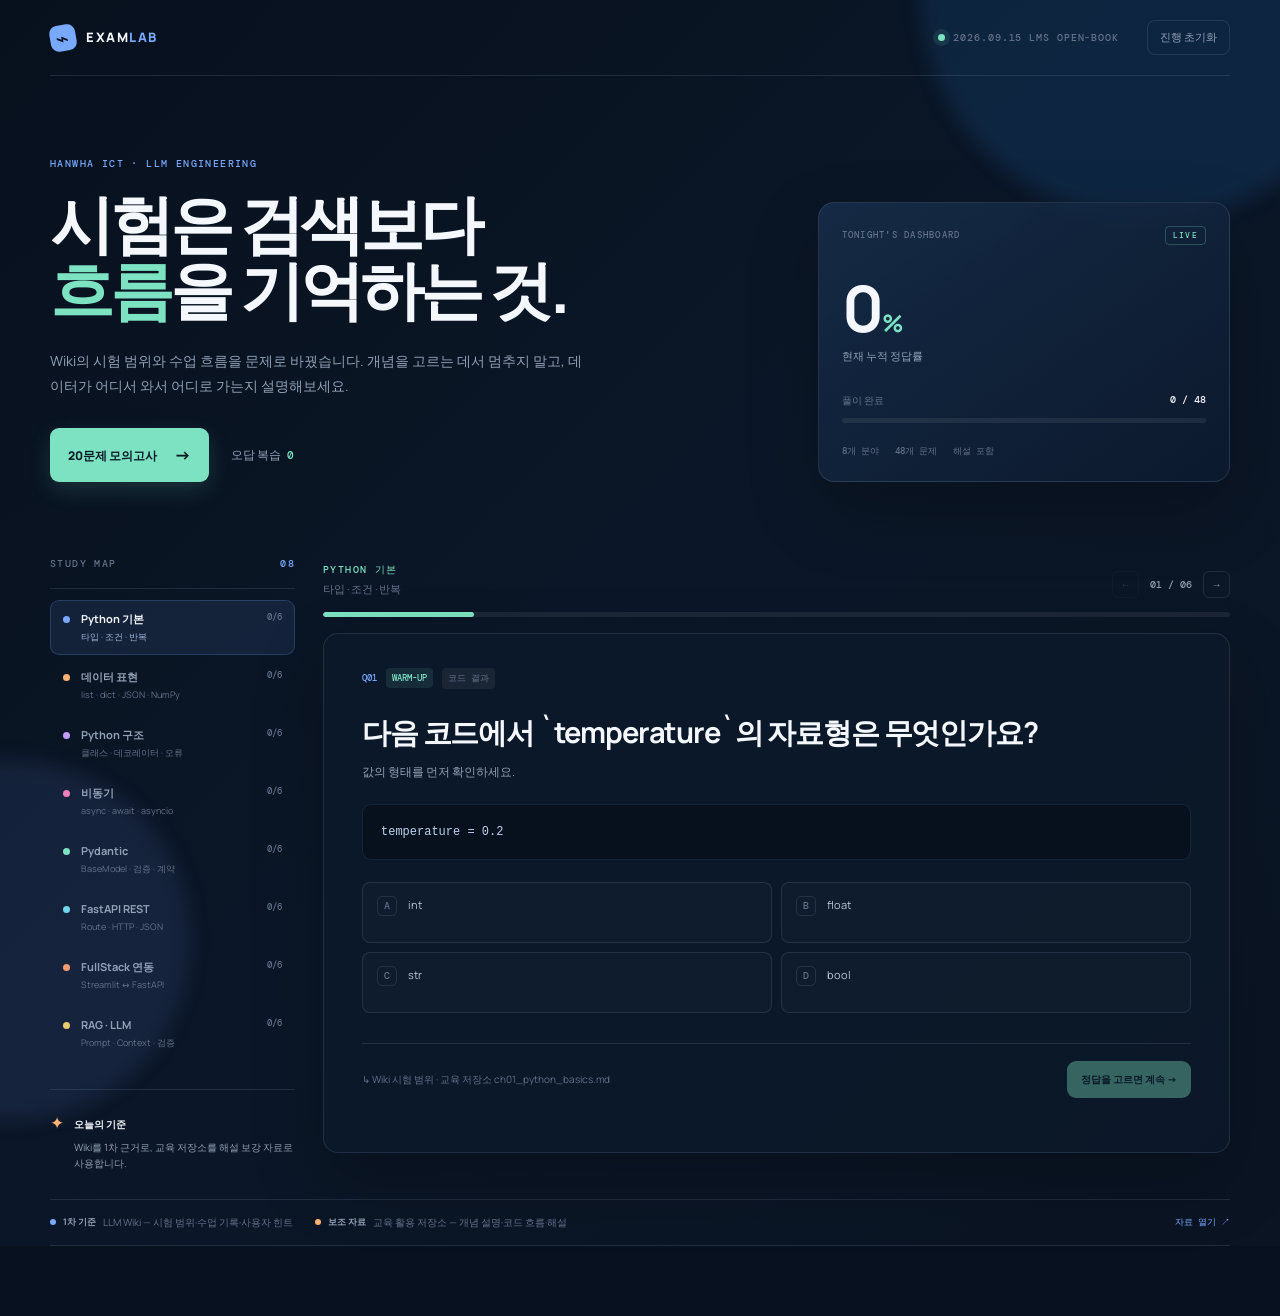
==== index.html @ fb30a533 "feat: add Hanwha exam practice site" ====
<!doctype html>
<html lang="ko">
  <head>
    <meta charset="UTF-8" />
    <meta name="viewport" content="width=device-width, initial-scale=1.0" />
    <meta name="theme-color" content="#08111f" />
    <title>Exam Lab — LLM Engineering 기출 연습</title>
    <link rel="preconnect" href="https://fonts.googleapis.com" />
    <link rel="preconnect" href="https://fonts.gstatic.com" crossorigin />
    <link href="https://fonts.googleapis.com/css2?family=DM+Mono:wght@400;500&family=Manrope:wght@400;500;600;700;800&display=swap" rel="stylesheet" />
    <link rel="stylesheet" href="styles.css" />
  </head>
  <body>
    <div class="ambient ambient-one"></div>
    <div class="ambient ambient-two"></div>

    <header class="topbar shell">
      <a class="brand" href="#" aria-label="Exam Lab 홈">
        <span class="brand-mark">⌁</span>
        <span>EXAM<span>LAB</span></span>
      </a>
      <div class="topbar-meta">
        <span class="status-dot"></span>
        <span>2026.09.15 LMS OPEN-BOOK</span>
      </div>
      <button class="ghost-button" id="reset-progress">진행 초기화</button>
    </header>

    <main class="shell">
      <section class="hero">
        <div class="hero-copy">
          <p class="eyebrow">HANWHA ICT · LLM ENGINEERING</p>
          <h1>시험은 검색보다<br /><em>흐름</em>을 기억하는 것.</h1>
          <p class="hero-description">Wiki의 시험 범위와 수업 흐름을 문제로 바꿨습니다. 개념을 고르는 데서 멈추지 말고, 데이터가 어디서 와서 어디로 가는지 설명해보세요.</p>
          <div class="hero-actions">
            <button class="primary-button" id="start-mock">20문제 모의고사 <span>→</span></button>
            <button class="text-button" id="start-wrong">오답 복습 <span id="wrong-count">0</span></button>
          </div>
        </div>
        <div class="hero-card">
          <div class="hero-card-top"><span>TONIGHT'S DASHBOARD</span><span class="live-pill">LIVE</span></div>
          <div class="hero-number" id="hero-accuracy">0<span>%</span></div>
          <p>현재 누적 정답률</p>
          <div class="hero-card-line"><span>풀이 완료</span><strong id="hero-completed">0 / 48</strong></div>
          <div class="meter"><span id="hero-meter"></span></div>
          <div class="hero-card-footer"><span>8개 분야</span><span>48개 문제</span><span>해설 포함</span></div>
        </div>
      </section>

      <section class="workspace">
        <aside class="sidebar">
          <div class="section-label">STUDY MAP <span>08</span></div>
          <nav id="category-nav" aria-label="시험 분야"></nav>
          <div class="sidebar-note">
            <span class="note-icon">✦</span>
            <div><strong>오늘의 기준</strong><p>Wiki를 1차 근거로, 교육 저장소를 해설 보강 자료로 사용합니다.</p></div>
          </div>
        </aside>

        <section class="quiz-area" id="quiz-area">
          <div class="quiz-toolbar">
            <div><span class="toolbar-kicker" id="mode-label">PYTHON BASICS</span><span class="toolbar-sub" id="mode-sub">기본 문법 · 흐름 추적</span></div>
            <div class="toolbar-actions"><button class="icon-button" id="prev-question" aria-label="이전 문제">←</button><span id="question-counter">01 / 06</span><button class="icon-button" id="next-question-top" aria-label="다음 문제">→</button></div>
          </div>
          <div class="quiz-progress"><span id="quiz-progress-bar"></span></div>

          <article class="question-card" id="question-card">
            <div class="question-meta"><span class="question-number" id="question-number">Q01</span><span class="difficulty" id="difficulty">WARM-UP</span><span class="question-type" id="question-type">개념 확인</span></div>
            <h2 id="question-title"></h2>
            <p class="question-hint" id="question-hint"></p>
            <pre class="code-block" id="question-code" hidden><code></code></pre>
            <div class="choices" id="choices"></div>
            <div class="feedback" id="feedback" hidden></div>
            <div class="question-footer"><span class="source-label" id="source-label"></span><button class="next-button" id="next-question">정답을 고르면 계속 <span>→</span></button></div>
          </article>
        </section>
      </section>

      <section class="source-strip">
        <div><span class="source-dot wiki-dot"></span><strong>1차 기준</strong><span>LLM Wiki — 시험 범위·수업 기록·사용자 힌트</span></div>
        <div><span class="source-dot repo-dot"></span><strong>보조 자료</strong><span>교육 활용 저장소 — 개념 설명·코드 흐름·해설</span></div>
        <a href="https://github.com/skc4365/site/tree/main/content/book0" target="_blank" rel="noreferrer">자료 열기 ↗</a>
      </section>
    </main>

    <div class="toast" id="toast" role="status"></div>
    <script src="app.js"></script>
  </body>
</html>
---- styles.css ----
:root {
  --ink: #f4f7fb;
  --muted: #91a0b5;
  --dim: #637189;
  --line: rgba(151, 169, 198, .16);
  --panel: rgba(13, 25, 43, .76);
  --panel-strong: #102038;
  --navy: #08111f;
  --blue: #78a9ff;
  --mint: #7ce2c1;
  --orange: #ffb272;
  --red: #ff8e91;
  --shadow: 0 28px 70px rgba(0, 0, 0, .23);
}

* { box-sizing: border-box; }
html { min-width: 320px; background: var(--navy); }
body { margin: 0; color: var(--ink); background: linear-gradient(135deg, #07101d 0%, #0b1728 50%, #0a1423 100%); font-family: "Manrope", system-ui, sans-serif; line-height: 1.5; min-height: 100vh; }
button, a { font: inherit; }
button { color: inherit; }
button:focus-visible, a:focus-visible { outline: 2px solid var(--mint); outline-offset: 4px; }
.ambient { position: fixed; pointer-events: none; border-radius: 50%; filter: blur(10px); opacity: .22; z-index: 0; }
.ambient-one { width: 460px; height: 460px; background: #1f5e9d; top: -240px; right: -100px; }
.ambient-two { width: 360px; height: 360px; background: #40558d; bottom: -220px; left: -170px; }
.shell { width: min(1180px, calc(100% - 64px)); margin: 0 auto; position: relative; z-index: 1; }
.topbar { min-height: 76px; display: flex; align-items: center; border-bottom: 1px solid var(--line); }
.brand { display: inline-flex; align-items: center; gap: 10px; color: var(--ink); text-decoration: none; letter-spacing: .12em; font-weight: 800; font-size: 13px; }
.brand span span { color: var(--blue); }
.brand-mark { display: grid; place-items: center; width: 26px; height: 26px; background: var(--blue); color: #08111f; border-radius: 8px; font-size: 22px; font-weight: 500; line-height: 1; transform: rotate(-10deg); }
.topbar-meta { margin-left: auto; display: flex; align-items: center; gap: 8px; color: var(--dim); font: 500 10px/1 "DM Mono", monospace; letter-spacing: .09em; }
.status-dot { width: 7px; height: 7px; border-radius: 50%; background: var(--mint); box-shadow: 0 0 0 5px rgba(124, 226, 193, .1); }
.ghost-button { margin-left: 28px; border: 1px solid var(--line); background: transparent; color: var(--muted); padding: 8px 12px; border-radius: 8px; font-size: 11px; cursor: pointer; transition: .2s ease; }
.ghost-button:hover { color: var(--ink); border-color: rgba(151, 169, 198, .38); }
.hero { display: grid; grid-template-columns: 1.25fr .75fr; gap: 80px; align-items: end; padding: 82px 0 72px; }
.eyebrow, .section-label, .toolbar-kicker, .hero-card-top { color: var(--blue); font: 500 10px/1.2 "DM Mono", monospace; letter-spacing: .14em; }
.eyebrow { margin: 0 0 20px; }
h1 { max-width: 650px; margin: 0; font-size: clamp(40px, 5vw, 69px); line-height: 1.03; letter-spacing: -.06em; font-weight: 800; }
h1 em { color: var(--mint); font-style: normal; }
.hero-description { color: var(--muted); max-width: 540px; margin: 26px 0 30px; font-size: 14px; line-height: 1.8; }
.hero-actions { display: flex; align-items: center; gap: 22px; }
.primary-button, .next-button { border: 0; background: var(--mint); color: #0a1b26; font-weight: 800; border-radius: 9px; cursor: pointer; transition: transform .18s ease, box-shadow .18s ease; }
.primary-button { padding: 14px 18px; font-size: 12px; box-shadow: 0 8px 22px rgba(124, 226, 193, .15); }
.primary-button span, .next-button span { margin-left: 15px; font-size: 17px; vertical-align: -1px; }
.primary-button:hover, .next-button:hover { transform: translateY(-2px); box-shadow: 0 12px 28px rgba(124, 226, 193, .2); }
.text-button { border: 0; background: none; color: var(--muted); cursor: pointer; font-size: 12px; padding: 8px 0; }
.text-button:hover { color: var(--ink); }
.text-button span { color: var(--mint); font: 500 11px "DM Mono", monospace; margin-left: 4px; }
.hero-card { background: linear-gradient(145deg, rgba(24, 47, 76, .8), rgba(12, 26, 46, .9)); border: 1px solid var(--line); padding: 23px; border-radius: 16px; box-shadow: var(--shadow); }
.hero-card-top { display: flex; justify-content: space-between; align-items: center; color: var(--dim); font-size: 9px; }
.live-pill { color: var(--mint); border: 1px solid rgba(124, 226, 193, .25); padding: 4px 7px; border-radius: 4px; font-size: 8px; }
.hero-number { margin-top: 31px; font-size: 64px; line-height: 1; letter-spacing: -.08em; font-weight: 700; }
.hero-number span { color: var(--mint); font-size: 24px; margin-left: 4px; letter-spacing: -.02em; }
.hero-card p { margin: 8px 0 28px; color: var(--muted); font-size: 11px; }
.hero-card-line { display: flex; justify-content: space-between; color: var(--dim); font-size: 10px; }
.hero-card-line strong { color: var(--ink); font: 500 10px "DM Mono", monospace; }
.meter, .quiz-progress { height: 5px; overflow: hidden; background: rgba(255,255,255,.07); border-radius: 10px; }
.meter { margin: 10px 0 22px; }
.meter span, .quiz-progress span { display: block; width: 0; height: 100%; background: var(--mint); border-radius: inherit; transition: width .35s ease; }
.hero-card-footer { display: flex; gap: 16px; color: var(--dim); font: 500 9px "DM Mono", monospace; }
.workspace { display: grid; grid-template-columns: 245px 1fr; gap: 28px; align-items: start; }
.sidebar { padding: 4px 0 0; }
.section-label { color: var(--dim); padding-bottom: 18px; border-bottom: 1px solid var(--line); }
.section-label span { float: right; color: var(--blue); }
#category-nav { padding: 11px 0 28px; display: grid; gap: 3px; }
.category-item { text-align: left; width: 100%; border: 1px solid transparent; background: transparent; color: var(--muted); display: grid; grid-template-columns: 8px 1fr auto; grid-template-rows: auto auto; column-gap: 10px; padding: 10px 12px; border-radius: 9px; cursor: pointer; transition: .2s ease; }
.category-item:hover { background: rgba(255,255,255,.035); color: var(--ink); }
.category-item.active { border-color: rgba(120,169,255,.21); background: rgba(120,169,255,.1); color: var(--ink); }
.category-color { grid-row: 1 / 3; width: 7px; height: 7px; margin-top: 5px; border-radius: 50%; background: var(--blue); }
.category-title { font-size: 11px; font-weight: 700; }
.category-count { color: var(--dim); font: 500 9px "DM Mono", monospace; }
.category-desc { color: var(--dim); font-size: 9px; margin-top: 3px; }
.category-item.active .category-desc { color: #9db5d7; }
.sidebar-note { border-top: 1px solid var(--line); padding-top: 20px; display: flex; gap: 10px; color: var(--muted); }
.note-icon { color: var(--orange); font-size: 17px; }
.sidebar-note strong { color: var(--ink); font-size: 10px; }
.sidebar-note p { margin: 5px 0 0; font-size: 10px; line-height: 1.6; }
.quiz-area { min-width: 0; }
.quiz-toolbar { display: flex; justify-content: space-between; align-items: end; min-height: 44px; margin-bottom: 14px; }
.toolbar-kicker { display: block; color: var(--mint); font-size: 10px; }
.toolbar-sub { display: block; color: var(--dim); font-size: 11px; margin-top: 5px; }
.toolbar-actions { display: flex; align-items: center; gap: 11px; color: var(--muted); font: 500 10px "DM Mono", monospace; }
.icon-button { width: 27px; height: 27px; border: 1px solid var(--line); border-radius: 6px; background: transparent; color: var(--muted); cursor: pointer; }
.icon-button:hover:not(:disabled) { border-color: var(--blue); color: var(--ink); }
.icon-button:disabled { opacity: .28; cursor: default; }
.question-card { margin-top: 16px; min-height: 520px; padding: 34px 38px 23px; background: var(--panel); border: 1px solid var(--line); border-radius: 15px; box-shadow: var(--shadow); }
.question-meta { display: flex; align-items: center; gap: 9px; font: 500 9px "DM Mono", monospace; }
.question-number { color: var(--blue); }
.difficulty, .question-type { border-radius: 4px; padding: 4px 6px; }
.difficulty { background: rgba(124,226,193,.1); color: var(--mint); }
.question-type { background: rgba(255,255,255,.06); color: var(--dim); }
.question-card h2 { max-width: 800px; margin: 24px 0 11px; font-size: clamp(21px, 2.3vw, 29px); line-height: 1.35; letter-spacing: -.04em; }
.question-hint { color: var(--muted); font-size: 12px; margin: 0 0 21px; min-height: 20px; }
.code-block { margin: 0 0 22px; padding: 16px 18px; overflow-x: auto; background: #07101d; border: 1px solid rgba(120,169,255,.13); border-radius: 9px; color: #bdd2ee; font: 12px/1.75 "DM Mono", monospace; white-space: pre-wrap; }
.choices { display: grid; grid-template-columns: 1fr 1fr; gap: 9px; }
.choice { text-align: left; display: flex; align-items: flex-start; gap: 11px; min-height: 61px; border: 1px solid var(--line); background: rgba(255,255,255,.018); color: #b9c6d7; padding: 13px 14px; border-radius: 8px; cursor: pointer; font-size: 11px; line-height: 1.55; transition: .16s ease; }
.choice:hover:not(:disabled) { color: var(--ink); border-color: rgba(120,169,255,.5); background: rgba(120,169,255,.08); transform: translateY(-1px); }
.choice-letter { flex: 0 0 auto; display: grid; place-items: center; width: 20px; height: 20px; border: 1px solid var(--line); border-radius: 5px; color: var(--dim); font: 500 10px "DM Mono", monospace; }
.choice.correct { border-color: rgba(124,226,193,.58); background: rgba(124,226,193,.1); color: var(--ink); }
.choice.correct .choice-letter { color: var(--mint); border-color: var(--mint); }
.choice.incorrect { border-color: rgba(255,142,145,.5); background: rgba(255,142,145,.08); color: #ffb9ba; }
.choice.incorrect .choice-letter { color: var(--red); border-color: var(--red); }
.choice:disabled { cursor: default; }
.feedback { margin-top: 16px; padding: 14px 16px; border-left: 2px solid var(--mint); background: rgba(124,226,193,.06); color: var(--muted); font-size: 11px; line-height: 1.7; }
.feedback strong { color: var(--mint); display: block; margin-bottom: 4px; }
.feedback.incorrect { border-color: var(--red); background: rgba(255,142,145,.05); }
.feedback.incorrect strong { color: var(--red); }
.question-footer { display: flex; justify-content: space-between; align-items: center; gap: 16px; margin-top: 30px; padding-top: 17px; border-top: 1px solid var(--line); }
.source-label { color: var(--dim); font-size: 10px; }
.next-button { padding: 11px 14px; font-size: 10px; opacity: .38; pointer-events: none; }
.next-button.ready { opacity: 1; pointer-events: auto; }
.source-strip { margin: 28px 0 70px; padding: 15px 0; border-top: 1px solid var(--line); border-bottom: 1px solid var(--line); display: flex; align-items: center; gap: 22px; color: var(--dim); font-size: 10px; }
.source-strip > div { display: flex; align-items: center; gap: 7px; }
.source-strip strong { color: var(--muted); font-size: 9px; }
.source-dot { width: 6px; height: 6px; border-radius: 50%; }
.wiki-dot { background: var(--blue); }.repo-dot { background: var(--orange); }
.source-strip a { margin-left: auto; color: var(--blue); text-decoration: none; font: 500 9px "DM Mono", monospace; }
.toast { position: fixed; z-index: 5; left: 50%; bottom: 24px; transform: translate(-50%, 15px); opacity: 0; pointer-events: none; background: #152941; border: 1px solid rgba(120,169,255,.3); color: var(--ink); padding: 10px 15px; border-radius: 8px; font-size: 11px; transition: .2s ease; }
.toast.show { opacity: 1; transform: translate(-50%, 0); }
.result-card { min-height: 520px; display: grid; place-items: center; text-align: center; padding: 40px; }
.result-card .result-icon { color: var(--mint); font-size: 45px; }
.result-card h2 { margin: 8px 0; font-size: 30px; }
.result-score { color: var(--mint); font-size: 56px; font-weight: 800; letter-spacing: -.07em; }
.result-card p { max-width: 430px; color: var(--muted); font-size: 12px; }
.result-actions { display: flex; gap: 10px; margin-top: 20px; }
.secondary-button { border: 1px solid var(--line); background: transparent; padding: 12px 15px; color: var(--muted); border-radius: 8px; cursor: pointer; font-size: 11px; }
.secondary-button:hover { color: var(--ink); border-color: var(--blue); }
.empty-state { color: var(--muted); text-align: center; padding: 80px 20px; }
.empty-state h2 { color: var(--ink); font-size: 22px; }

@media (max-width: 850px) {
  .shell { width: min(100% - 34px, 680px); }
  .hero { grid-template-columns: 1fr; gap: 35px; padding: 55px 0 45px; }
  .hero-card { max-width: 430px; }
  .workspace { grid-template-columns: 1fr; gap: 20px; }
  .sidebar { padding: 0; }
  #category-nav { grid-template-columns: repeat(2, 1fr); gap: 5px; }
  .sidebar-note { display: none; }
  .question-card { padding: 28px 22px 20px; }
  .source-strip { display: grid; grid-template-columns: 1fr 1fr; gap: 10px; }
  .source-strip a { margin-left: 0; }
}
@media (max-width: 520px) {
  .topbar { min-height: 64px; }.topbar-meta { display: none; }.ghost-button { margin-left: auto; }
  h1 { font-size: 40px; }.hero-description { font-size: 13px; }
  .hero-actions { gap: 14px; }.primary-button { padding: 13px 14px; }
  #category-nav { grid-template-columns: 1fr 1fr; }
  .choices { grid-template-columns: 1fr; }
  .question-card { min-height: 0; }.question-card h2 { font-size: 22px; }
  .question-footer { align-items: flex-end; flex-direction: column; }.next-button { width: 100%; }
  .source-strip { grid-template-columns: 1fr; }
}
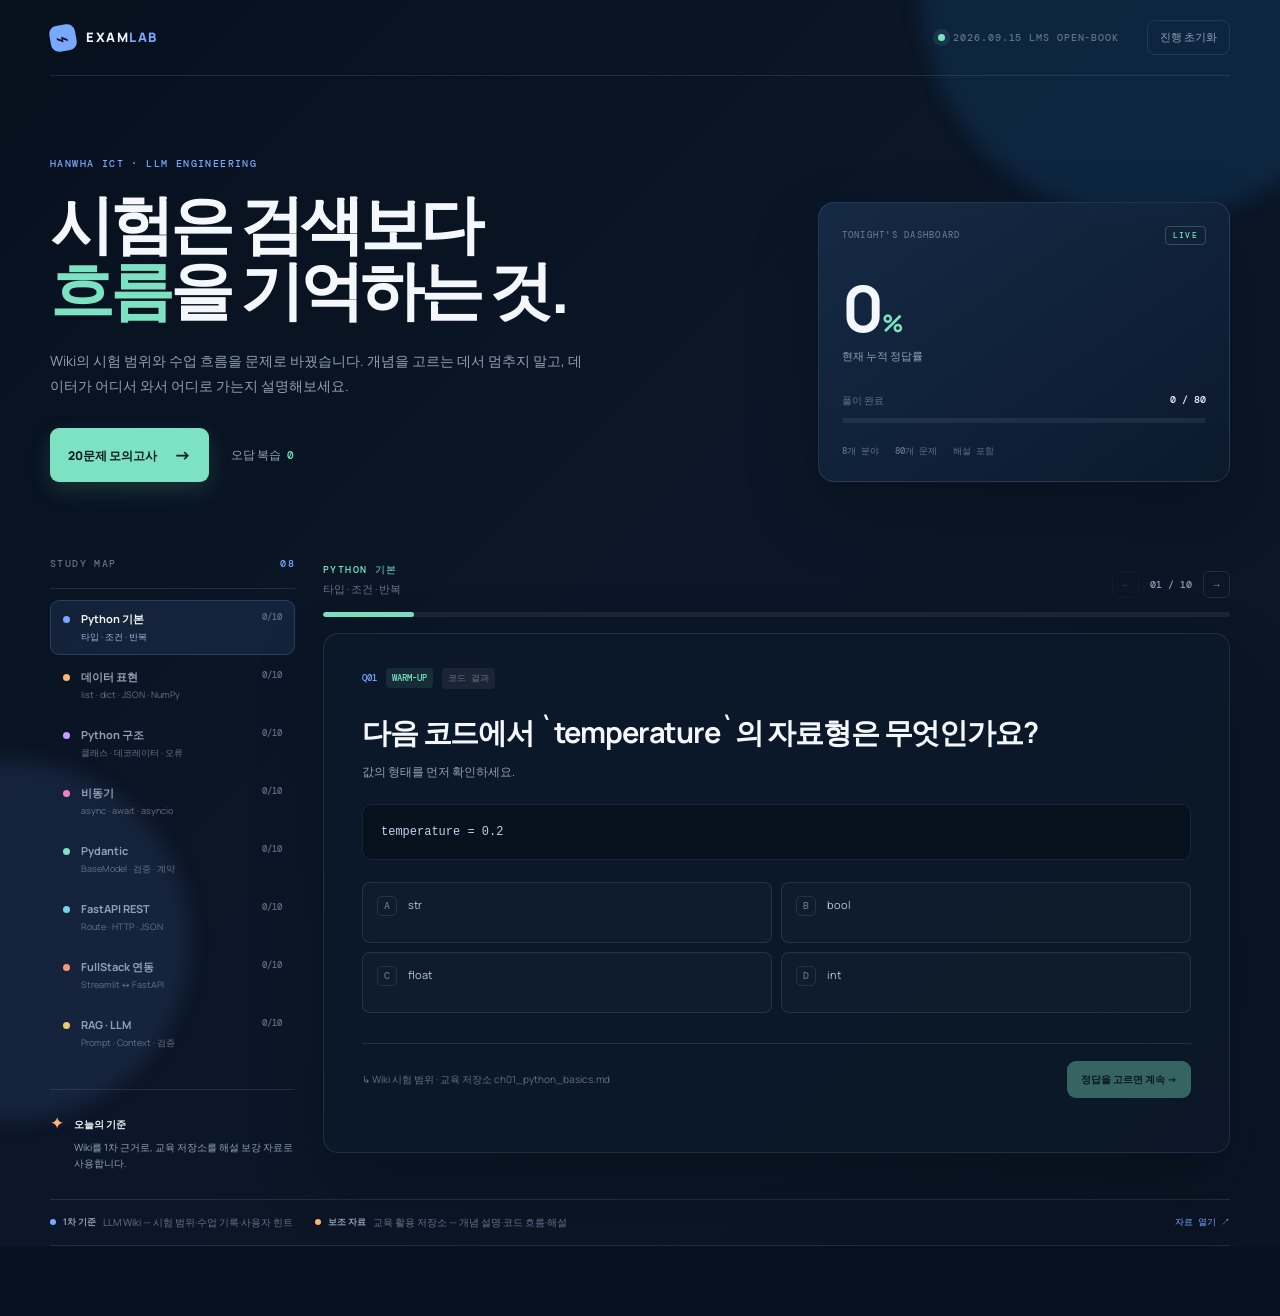
==== commit d8e74856: "feat: expand question bank and shuffle answers" ====
--- a/index.html
+++ b/index.html
@@ -41,9 +41,9 @@
           <div class="hero-card-top"><span>TONIGHT'S DASHBOARD</span><span class="live-pill">LIVE</span></div>
           <div class="hero-number" id="hero-accuracy">0<span>%</span></div>
           <p>현재 누적 정답률</p>
-          <div class="hero-card-line"><span>풀이 완료</span><strong id="hero-completed">0 / 48</strong></div>
+          <div class="hero-card-line"><span>풀이 완료</span><strong id="hero-completed">0 / 80</strong></div>
           <div class="meter"><span id="hero-meter"></span></div>
-          <div class="hero-card-footer"><span>8개 분야</span><span>48개 문제</span><span>해설 포함</span></div>
+          <div class="hero-card-footer"><span>8개 분야</span><span>80개 문제</span><span>해설 포함</span></div>
         </div>
       </section>
 
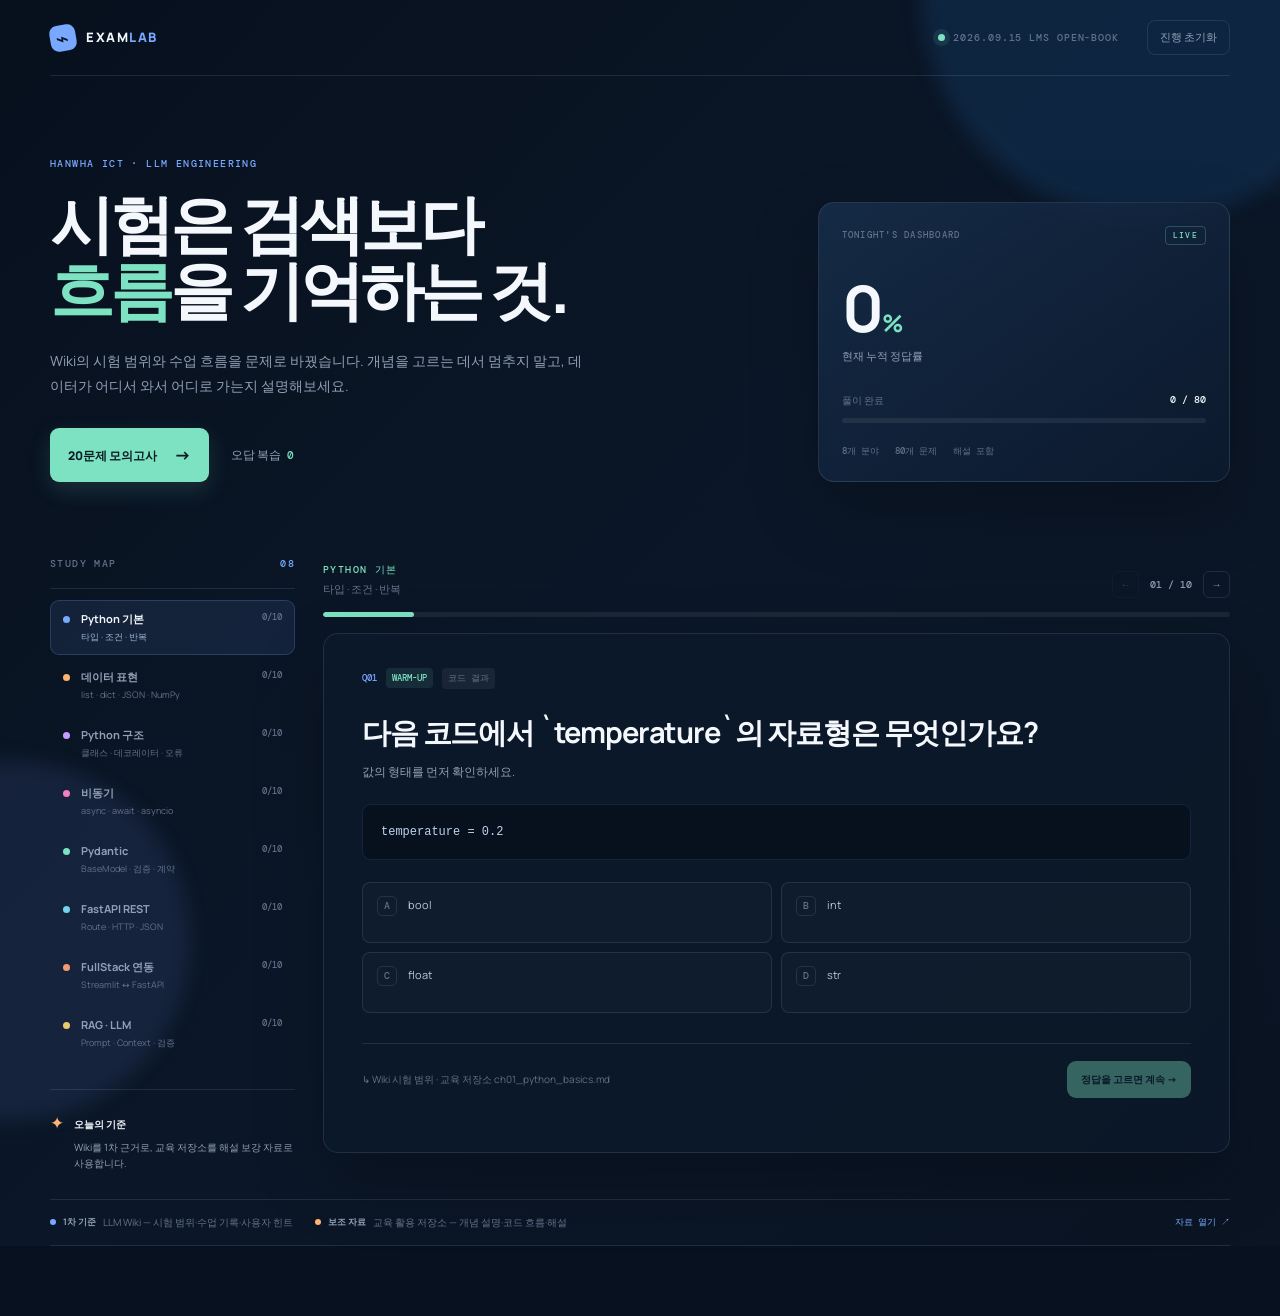
==== commit 548c9550: "fix: update initial quiz counter" ====
--- a/index.html
+++ b/index.html
@@ -60,7 +60,7 @@
         <section class="quiz-area" id="quiz-area">
           <div class="quiz-toolbar">
             <div><span class="toolbar-kicker" id="mode-label">PYTHON BASICS</span><span class="toolbar-sub" id="mode-sub">기본 문법 · 흐름 추적</span></div>
-            <div class="toolbar-actions"><button class="icon-button" id="prev-question" aria-label="이전 문제">←</button><span id="question-counter">01 / 06</span><button class="icon-button" id="next-question-top" aria-label="다음 문제">→</button></div>
+            <div class="toolbar-actions"><button class="icon-button" id="prev-question" aria-label="이전 문제">←</button><span id="question-counter">01 / 10</span><button class="icon-button" id="next-question-top" aria-label="다음 문제">→</button></div>
           </div>
           <div class="quiz-progress"><span id="quiz-progress-bar"></span></div>
 
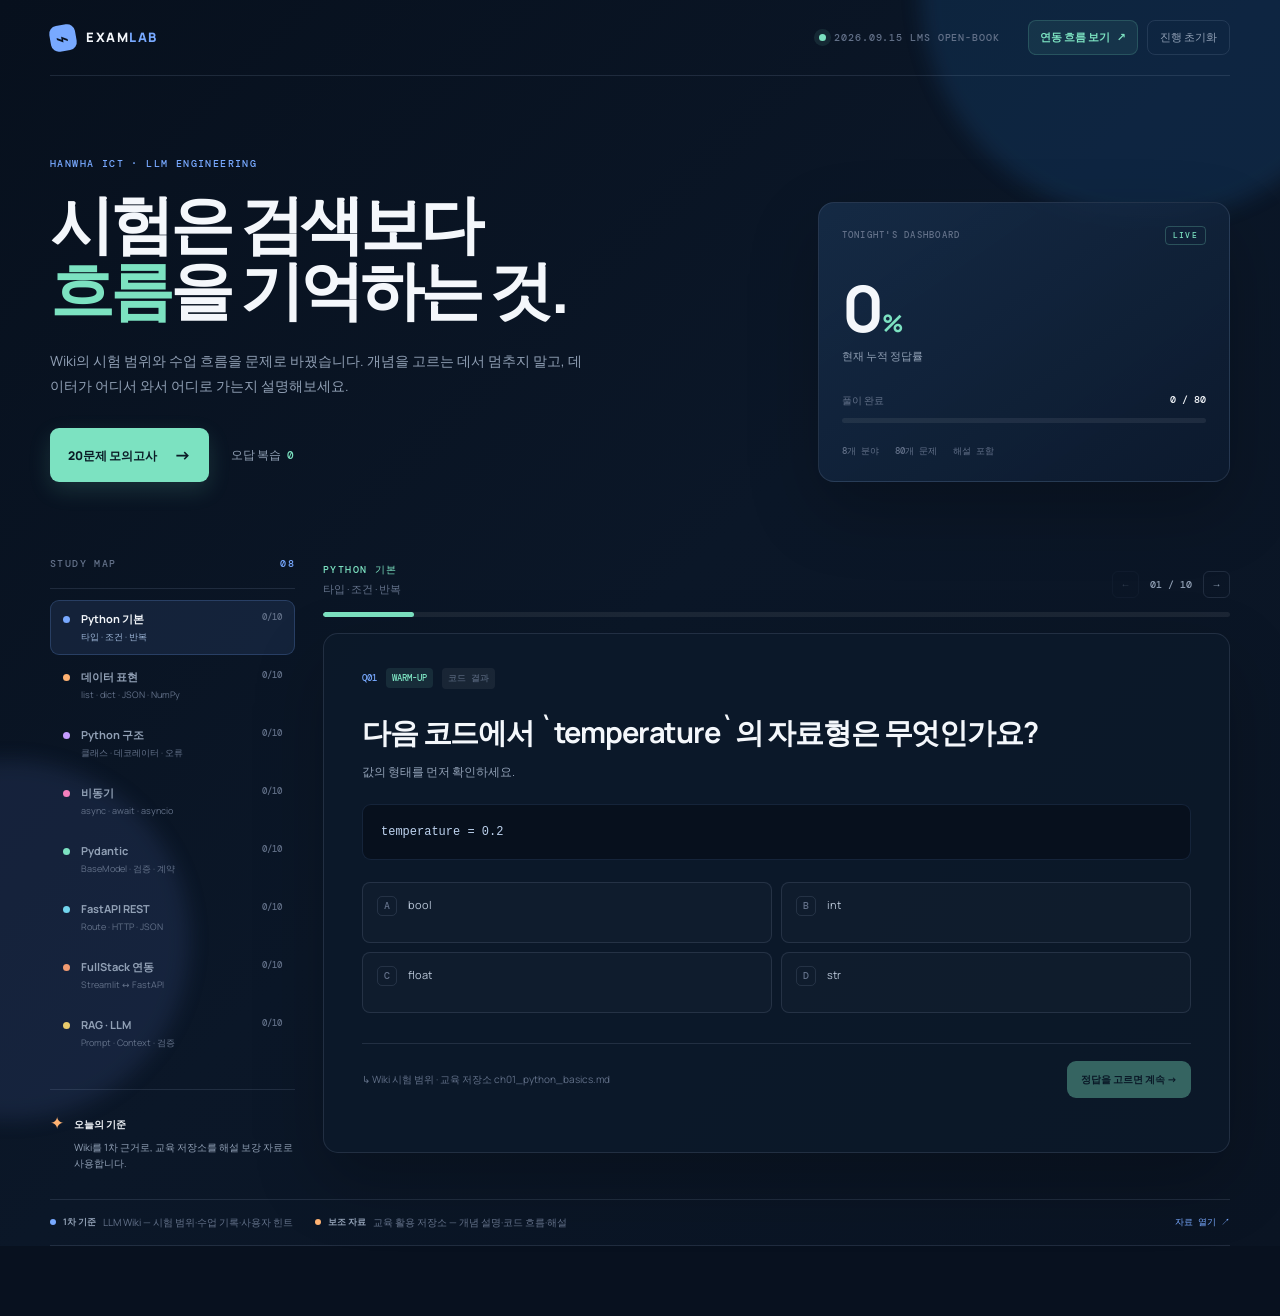
==== commit 756e521b: "feat: add Streamlit FastAPI flow guide" ====
--- a/index.html
+++ b/index.html
@@ -23,7 +23,10 @@
         <span class="status-dot"></span>
         <span>2026.09.15 LMS OPEN-BOOK</span>
       </div>
-      <button class="ghost-button" id="reset-progress">진행 초기화</button>
+      <div class="topbar-actions">
+        <a class="diagram-link" href="sequence.html">연동 흐름 보기 <span>↗</span></a>
+        <button class="ghost-button" id="reset-progress">진행 초기화</button>
+      </div>
     </header>
 
     <main class="shell">
--- a/styles.css
+++ b/styles.css
@@ -29,8 +29,13 @@
 .brand-mark { display: grid; place-items: center; width: 26px; height: 26px; background: var(--blue); color: #08111f; border-radius: 8px; font-size: 22px; font-weight: 500; line-height: 1; transform: rotate(-10deg); }
 .topbar-meta { margin-left: auto; display: flex; align-items: center; gap: 8px; color: var(--dim); font: 500 10px/1 "DM Mono", monospace; letter-spacing: .09em; }
 .status-dot { width: 7px; height: 7px; border-radius: 50%; background: var(--mint); box-shadow: 0 0 0 5px rgba(124, 226, 193, .1); }
-.ghost-button { margin-left: 28px; border: 1px solid var(--line); background: transparent; color: var(--muted); padding: 8px 12px; border-radius: 8px; font-size: 11px; cursor: pointer; transition: .2s ease; }
+.topbar-actions { margin-left: 28px; display: flex; align-items: center; gap: 9px; }
+.diagram-link { color: var(--mint); padding: 8px 11px; border-radius: 8px; background: rgba(124,226,193,.08); border: 1px solid rgba(124,226,193,.18); text-decoration: none; font-size: 11px; font-weight: 700; transition: .2s ease; }
+.diagram-link:hover, .diagram-link.active { color: #d9fff2; background: rgba(124,226,193,.14); border-color: rgba(124,226,193,.38); }
+.diagram-link span { margin-left: 5px; }
+.ghost-button { border: 1px solid var(--line); background: transparent; color: var(--muted); padding: 8px 12px; border-radius: 8px; font-size: 11px; cursor: pointer; transition: .2s ease; }
 .ghost-button:hover { color: var(--ink); border-color: rgba(151, 169, 198, .38); }
+.back-link { display: inline-flex; align-items: center; text-decoration: none; }
 .hero { display: grid; grid-template-columns: 1.25fr .75fr; gap: 80px; align-items: end; padding: 82px 0 72px; }
 .eyebrow, .section-label, .toolbar-kicker, .hero-card-top { color: var(--blue); font: 500 10px/1.2 "DM Mono", monospace; letter-spacing: .14em; }
 .eyebrow { margin: 0 0 20px; }
@@ -127,6 +132,25 @@
 .empty-state { color: var(--muted); text-align: center; padding: 80px 20px; }
 .empty-state h2 { color: var(--ink); font-size: 22px; }
 
+.flow-page { padding: 72px 0 80px; }
+.flow-intro { display: grid; grid-template-columns: 1.08fr .92fr; gap: 72px; align-items: end; margin-bottom: 52px; }
+.flow-intro h1 { font-size: clamp(38px, 5vw, 64px); }
+.flow-intro-copy > p { max-width: 520px; margin: 0 0 22px; color: var(--muted); font-size: 14px; line-height: 1.8; }
+.flow-tags { display: flex; flex-wrap: wrap; gap: 8px; }
+.flow-tags span { padding: 7px 9px; border: 1px solid var(--line); border-radius: 6px; color: var(--dim); font: 500 9px "DM Mono", monospace; }
+.diagram-panel { padding: 24px; background: var(--panel); border: 1px solid var(--line); border-radius: 16px; box-shadow: var(--shadow); }
+.diagram-toolbar { display: flex; align-items: center; justify-content: space-between; gap: 24px; padding: 5px 4px 20px; }
+.diagram-toolbar h2 { margin: 7px 0 0; font-size: 19px; letter-spacing: -.025em; }
+.diagram-original { display: inline-flex; align-items: center; text-decoration: none; white-space: nowrap; }
+.diagram-mobile-hint { display: none; margin: 0 4px 12px; color: var(--dim); font-size: 10px; }
+.diagram-viewport { margin: 0; overflow: auto; border: 1px solid rgba(120,169,255,.15); border-radius: 11px; background: #020617; scrollbar-color: var(--blue) rgba(255,255,255,.06); }
+.diagram-viewport img { display: block; width: 100%; height: auto; }
+.diagram-notes { display: grid; grid-template-columns: repeat(3, 1fr); gap: 1px; margin-top: 18px; overflow: hidden; border: 1px solid var(--line); border-radius: 10px; background: var(--line); }
+.diagram-notes > div { position: relative; min-height: 112px; padding: 19px 18px 16px 50px; background: #0c192b; }
+.diagram-notes span { position: absolute; left: 17px; top: 20px; color: var(--blue); font: 500 10px "DM Mono", monospace; }
+.diagram-notes strong { display: block; color: var(--ink); font-size: 11px; }
+.diagram-notes p { margin: 7px 0 0; color: var(--dim); font-size: 10px; line-height: 1.65; }
+
 @media (max-width: 850px) {
   .shell { width: min(100% - 34px, 680px); }
   .hero { grid-template-columns: 1fr; gap: 35px; padding: 55px 0 45px; }
@@ -138,9 +162,18 @@
   .question-card { padding: 28px 22px 20px; }
   .source-strip { display: grid; grid-template-columns: 1fr 1fr; gap: 10px; }
   .source-strip a { margin-left: 0; }
+  .flow-page { padding-top: 52px; }
+  .flow-intro { grid-template-columns: 1fr; gap: 28px; margin-bottom: 38px; }
+  .diagram-viewport img { width: 1050px; max-width: none; }
+  .diagram-mobile-hint { display: block; }
+  .diagram-notes { grid-template-columns: 1fr; }
+  .diagram-notes > div { min-height: 0; }
 }
 @media (max-width: 520px) {
-  .topbar { min-height: 64px; }.topbar-meta { display: none; }.ghost-button { margin-left: auto; }
+  .topbar { min-height: 64px; }.topbar-meta { display: none; }.topbar-actions { margin-left: auto; }.topbar-actions .ghost-button { display: none; }
+  .flow-body .topbar-actions .diagram-link { display: none; }
+  .flow-body .topbar-actions .ghost-button { display: inline-flex; }
+  .diagram-link { padding: 8px 9px; font-size: 10px; }
   h1 { font-size: 40px; }.hero-description { font-size: 13px; }
   .hero-actions { gap: 14px; }.primary-button { padding: 13px 14px; }
   #category-nav { grid-template-columns: 1fr 1fr; }
@@ -148,4 +181,10 @@
   .question-card { min-height: 0; }.question-card h2 { font-size: 22px; }
   .question-footer { align-items: flex-end; flex-direction: column; }.next-button { width: 100%; }
   .source-strip { grid-template-columns: 1fr; }
+  .flow-page { padding: 42px 0 55px; }
+  .flow-intro { margin-bottom: 30px; }
+  .flow-intro-copy > p { font-size: 13px; }
+  .diagram-panel { padding: 14px; }
+  .diagram-toolbar { align-items: flex-start; flex-direction: column; gap: 14px; }
+  .diagram-original { width: 100%; justify-content: center; }
 }
